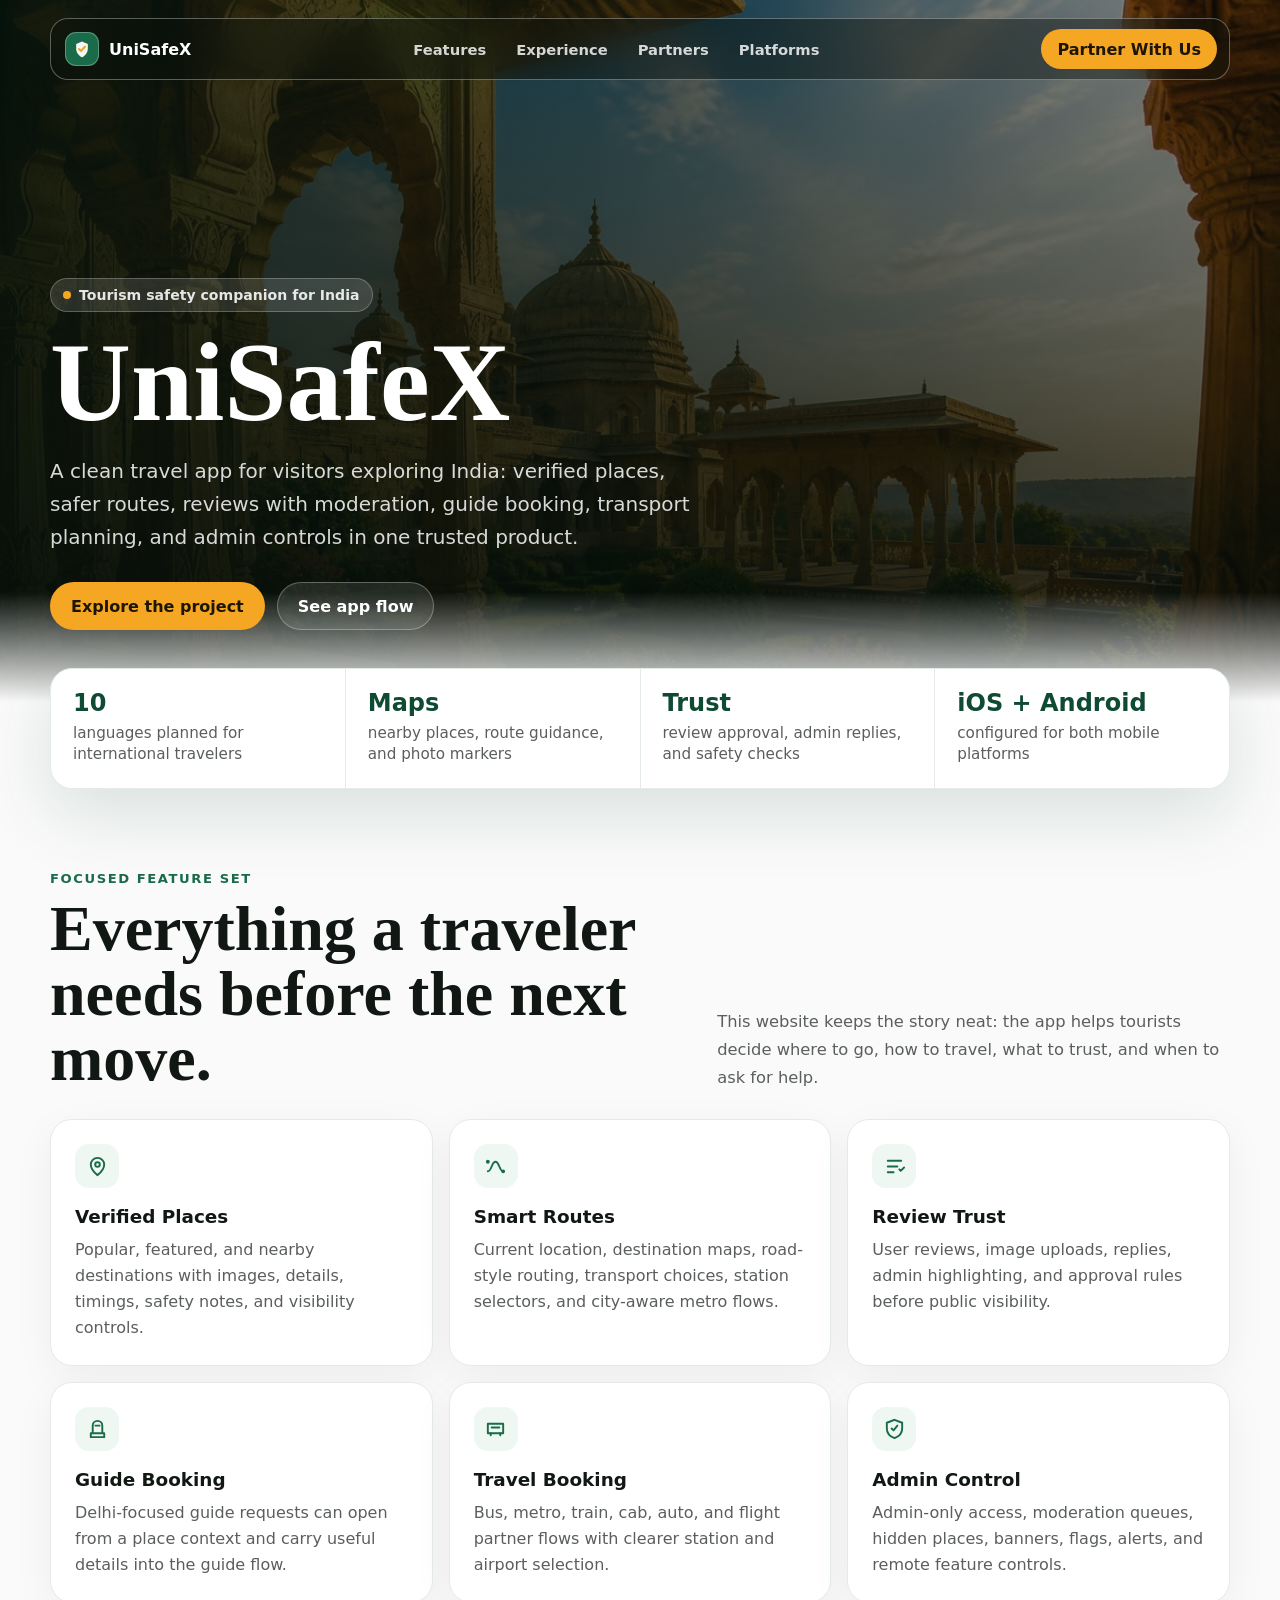
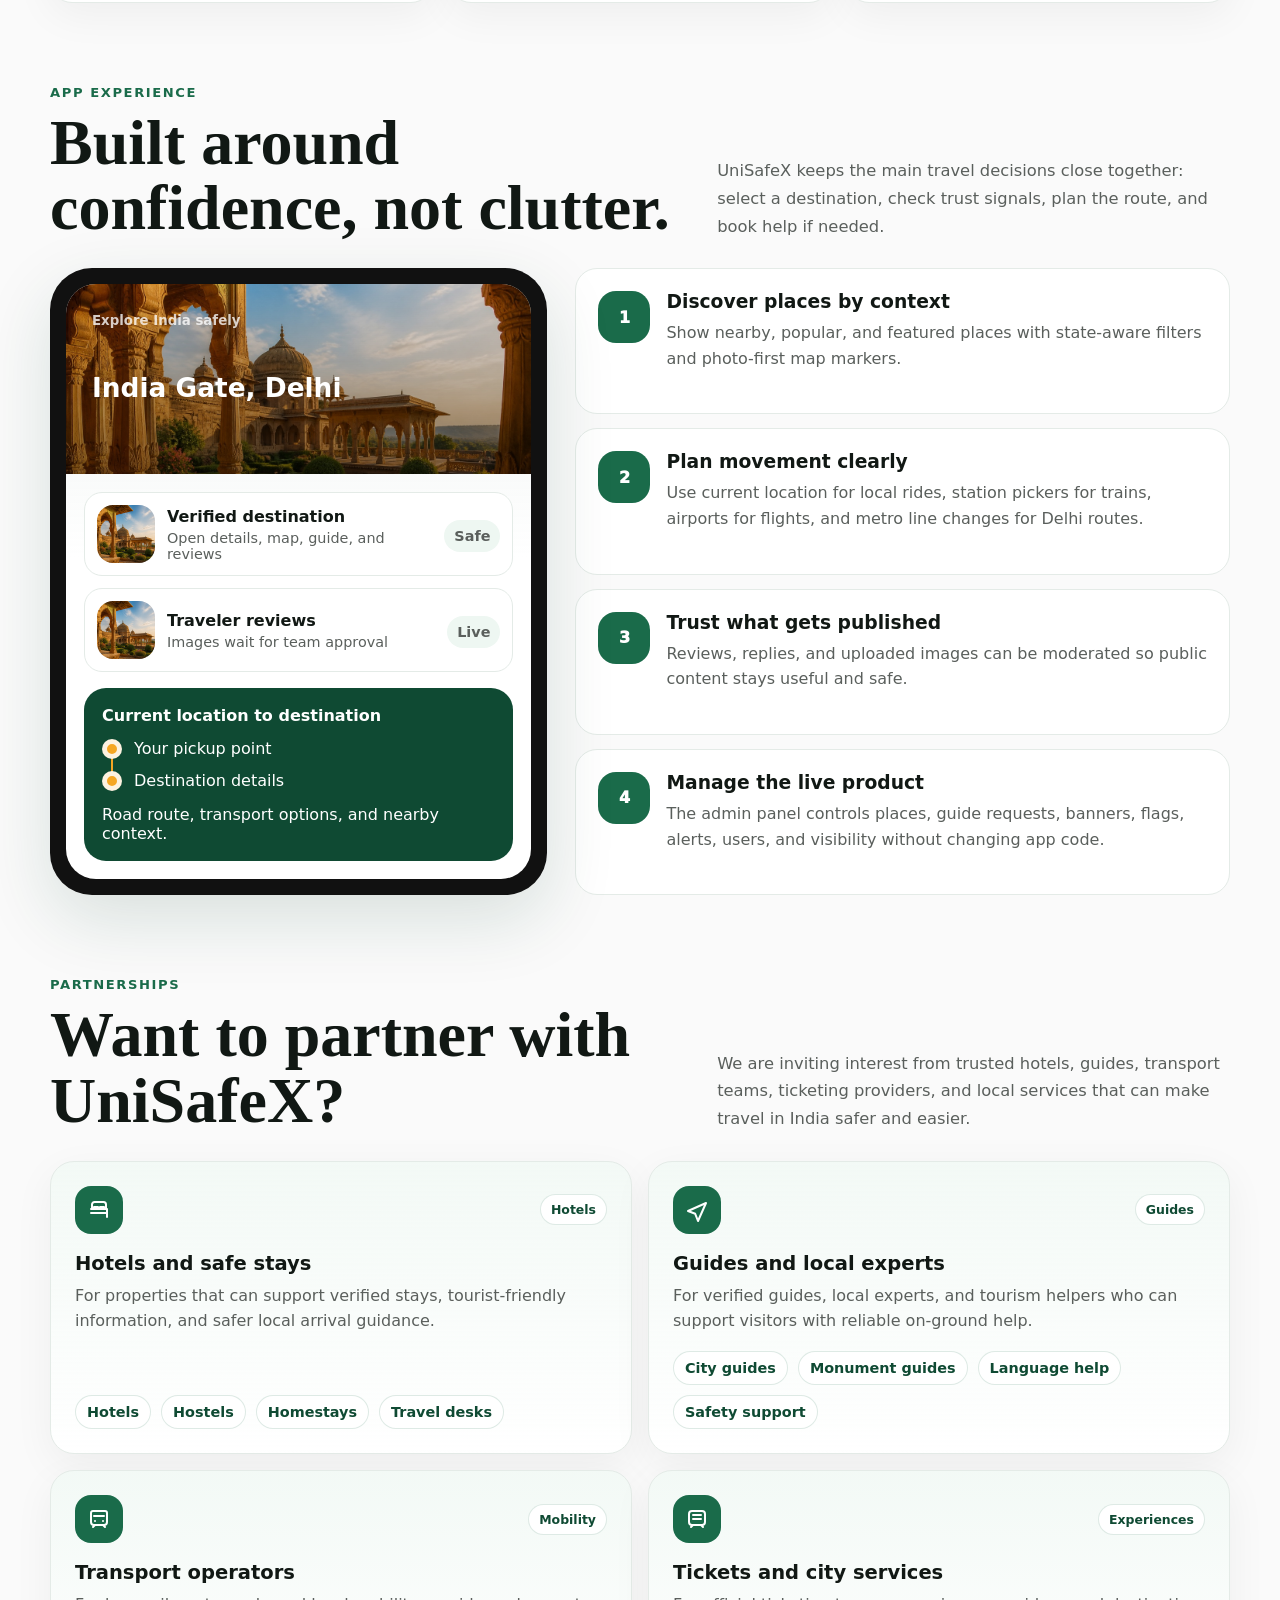
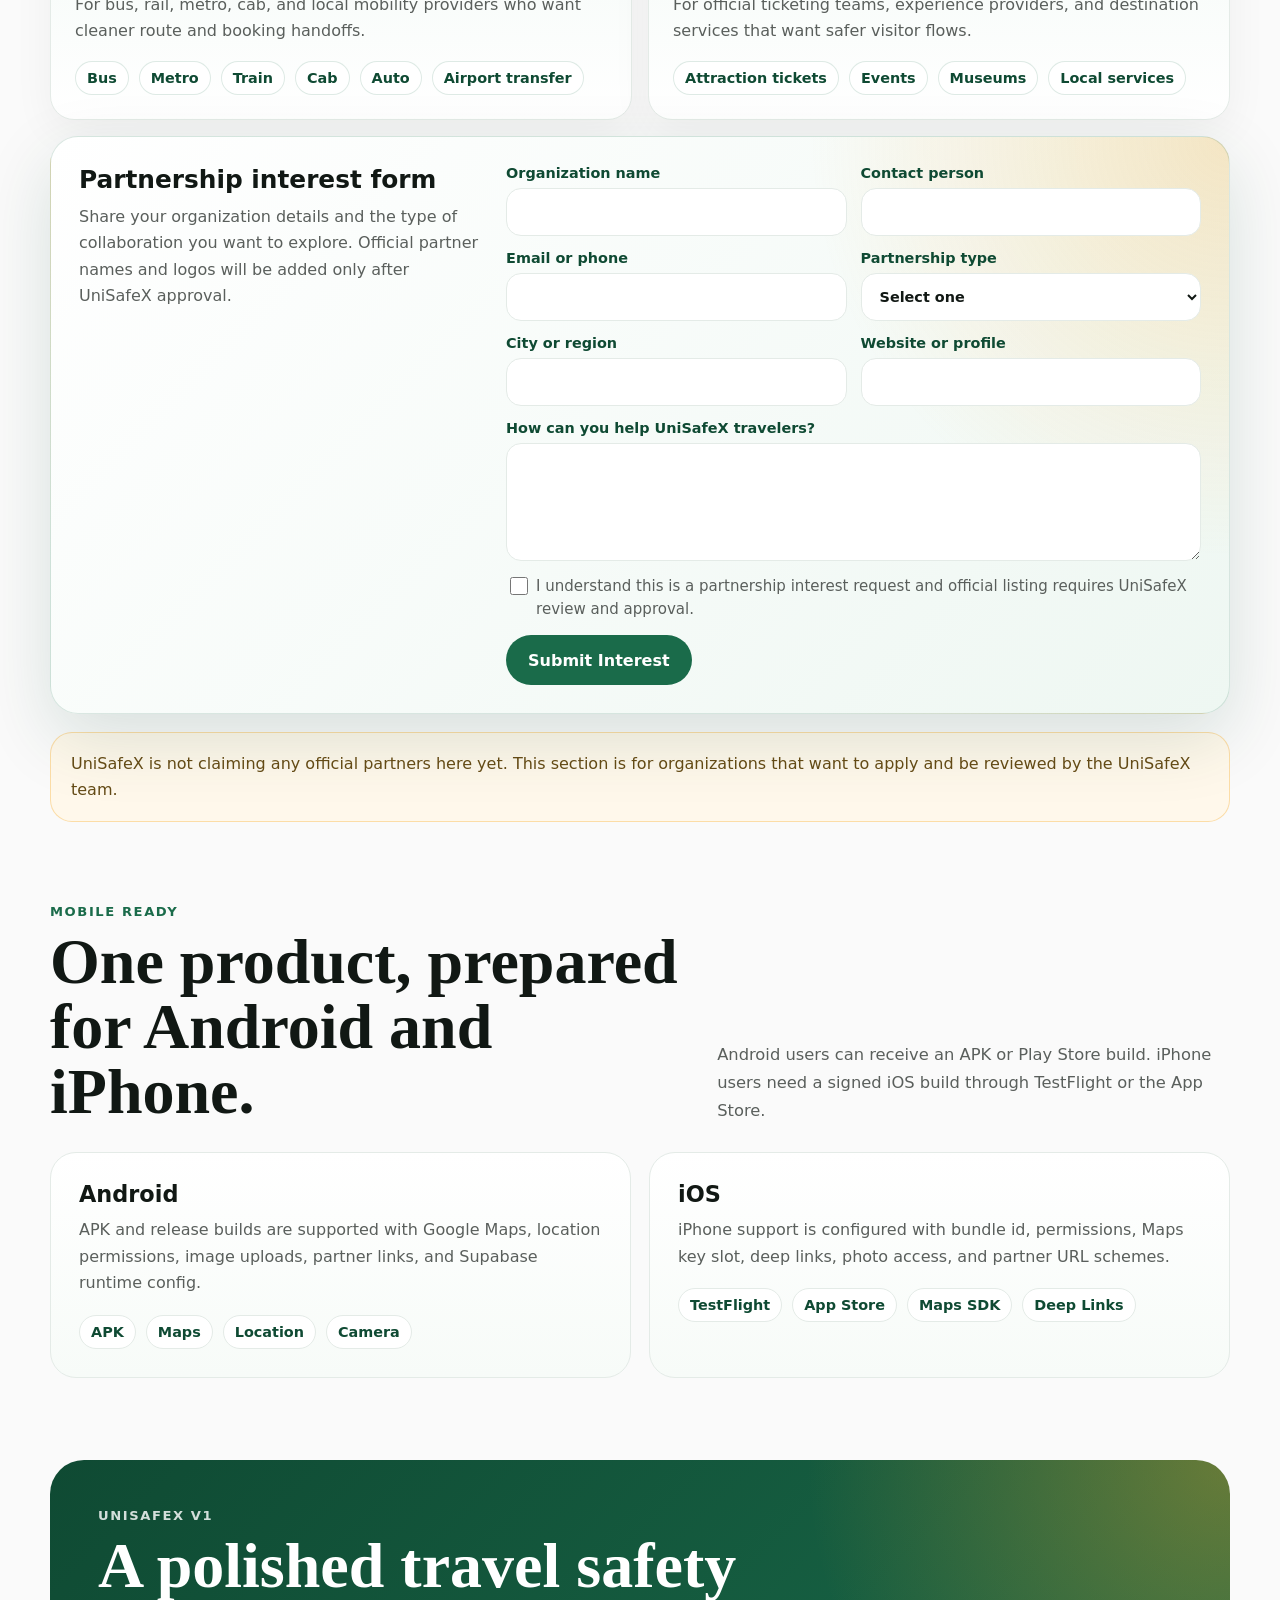
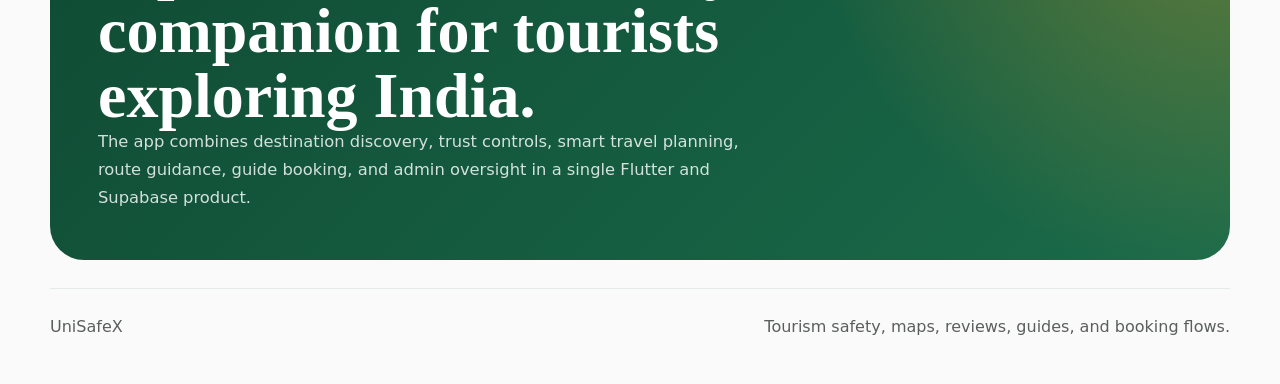
==== index.html @ c242ea43 "Add UniSafeX website" ====
<!doctype html>
<html lang="en">
  <head>
    <meta charset="utf-8" />
    <meta name="viewport" content="width=device-width, initial-scale=1" />
    <title>UniSafeX | Safer India Travel Companion</title>
    <meta
      name="description"
      content="UniSafeX is a tourism safety companion for visitors in India, with verified places, smart routes, reviews, guides, bookings, and admin-controlled trust features."
    />
    <link rel="icon" type="image/svg+xml" href="./favicon.svg" />
    <style>
      :root {
        --primary: #1a6b4a;
        --primary-dark: #0f4a33;
        --primary-light: #2d8a62;
        --accent: #f5a623;
        --accent-light: #ffc847;
        --ink: #111814;
        --muted: #5a5f5c;
        --line: #e4ebe7;
        --surface: #fafafa;
        --card: #ffffff;
        --soft: #eef7f2;
        --shadow: 0 24px 70px rgba(15, 74, 51, 0.14);
        color-scheme: light;
      }

      * {
        box-sizing: border-box;
      }

      html {
        scroll-behavior: smooth;
      }

      body {
        margin: 0;
        font-family:
          Inter, ui-sans-serif, system-ui, -apple-system, BlinkMacSystemFont,
          "Segoe UI", sans-serif;
        color: var(--ink);
        background: var(--surface);
      }

      a {
        color: inherit;
        text-decoration: none;
      }

      .page {
        overflow-x: hidden;
      }

      .nav {
        position: fixed;
        z-index: 10;
        inset: 18px 18px auto;
        display: flex;
        align-items: center;
        justify-content: space-between;
        gap: 16px;
        max-width: 1180px;
        margin: 0 auto;
        padding: 10px 12px 10px 14px;
        border: 1px solid rgba(255, 255, 255, 0.32);
        border-radius: 18px;
        background: rgba(10, 18, 14, 0.42);
        color: #fff;
        backdrop-filter: blur(18px);
        left: max(18px, calc((100vw - 1180px) / 2));
        right: max(18px, calc((100vw - 1180px) / 2));
      }

      .brand {
        display: inline-flex;
        align-items: center;
        gap: 10px;
        font-weight: 850;
        letter-spacing: 0;
      }

      .brand-mark {
        display: grid;
        place-items: center;
        width: 34px;
        height: 34px;
        border-radius: 11px;
        background: var(--primary);
        box-shadow: inset 0 0 0 1px rgba(255, 255, 255, 0.28);
      }

      .brand-mark svg {
        width: 20px;
        height: 20px;
      }

      .nav-links {
        display: flex;
        align-items: center;
        gap: 6px;
      }

      .nav-links a {
        padding: 10px 12px;
        border-radius: 12px;
        color: rgba(255, 255, 255, 0.82);
        font-size: 0.92rem;
        font-weight: 650;
      }

      .nav-links a:hover {
        background: rgba(255, 255, 255, 0.12);
        color: #fff;
      }

      .nav-cta {
        display: inline-flex;
        align-items: center;
        justify-content: center;
        min-height: 40px;
        padding: 0 16px;
        border-radius: 999px;
        background: var(--accent);
        color: #1d1604;
        font-weight: 850;
      }

      .hero {
        position: relative;
        min-height: 78vh;
        display: grid;
        align-items: end;
        isolation: isolate;
        background:
          linear-gradient(180deg, rgba(4, 12, 8, 0.22), rgba(4, 12, 8, 0.82)),
          linear-gradient(90deg, rgba(5, 24, 15, 0.84), rgba(5, 24, 15, 0.2)),
          url("./heritage.jpg") center/cover no-repeat;
      }

      .hero::after {
        content: "";
        position: absolute;
        inset: auto 0 0;
        height: 110px;
        background: linear-gradient(180deg, transparent, var(--surface));
        z-index: -1;
      }

      .hero-inner {
        width: min(1180px, calc(100% - 36px));
        margin: 0 auto;
        padding: 130px 0 72px;
        color: #fff;
      }

      .eyebrow {
        display: inline-flex;
        align-items: center;
        gap: 8px;
        margin: 0 0 18px;
        padding: 8px 12px;
        border: 1px solid rgba(255, 255, 255, 0.24);
        border-radius: 999px;
        background: rgba(255, 255, 255, 0.12);
        font-size: 0.88rem;
        font-weight: 750;
        color: rgba(255, 255, 255, 0.88);
      }

      .eyebrow::before {
        content: "";
        width: 8px;
        height: 8px;
        border-radius: 999px;
        background: var(--accent);
      }

      h1 {
        max-width: 780px;
        margin: 0;
        font-family: Georgia, "Times New Roman", serif;
        font-size: clamp(3rem, 9vw, 7rem);
        line-height: 0.94;
        letter-spacing: 0;
      }

      .hero-copy {
        max-width: 660px;
        margin: 20px 0 0;
        color: rgba(255, 255, 255, 0.84);
        font-size: clamp(1.05rem, 2vw, 1.25rem);
        line-height: 1.65;
      }

      .hero-actions {
        display: flex;
        flex-wrap: wrap;
        gap: 12px;
        margin-top: 28px;
      }

      .button {
        display: inline-flex;
        align-items: center;
        justify-content: center;
        min-height: 48px;
        padding: 0 20px;
        border-radius: 999px;
        font-weight: 850;
        border: 1px solid transparent;
      }

      .button.primary {
        background: var(--accent);
        color: #1d1604;
      }

      .button.secondary {
        color: #fff;
        border-color: rgba(255, 255, 255, 0.28);
        background: rgba(255, 255, 255, 0.1);
      }

      .quick-strip {
        width: min(1180px, calc(100% - 36px));
        margin: -34px auto 0;
        position: relative;
        z-index: 2;
        display: grid;
        grid-template-columns: repeat(4, 1fr);
        gap: 1px;
        overflow: hidden;
        border: 1px solid var(--line);
        border-radius: 22px;
        background: var(--line);
        box-shadow: var(--shadow);
      }

      .quick-strip div {
        background: #fff;
        padding: 22px;
      }

      .quick-strip strong {
        display: block;
        color: var(--primary-dark);
        font-size: 1.5rem;
        line-height: 1;
      }

      .quick-strip span {
        display: block;
        margin-top: 8px;
        color: var(--muted);
        font-size: 0.95rem;
        line-height: 1.4;
      }

      main {
        width: min(1180px, calc(100% - 36px));
        margin: 0 auto;
      }

      section {
        padding: 82px 0 0;
      }

      .section-head {
        display: grid;
        grid-template-columns: minmax(0, 0.8fr) minmax(280px, 0.65fr);
        gap: 36px;
        align-items: end;
        margin-bottom: 28px;
      }

      .kicker {
        margin: 0 0 10px;
        color: var(--primary);
        font-size: 0.82rem;
        font-weight: 900;
        letter-spacing: 0.12em;
        text-transform: uppercase;
      }

      h2 {
        margin: 0;
        font-family: Georgia, "Times New Roman", serif;
        font-size: clamp(2rem, 5vw, 4rem);
        line-height: 1.02;
        letter-spacing: 0;
      }

      .lead {
        margin: 0;
        color: var(--muted);
        font-size: 1.02rem;
        line-height: 1.7;
      }

      .feature-grid {
        display: grid;
        grid-template-columns: repeat(3, 1fr);
        gap: 16px;
      }

      .feature-card {
        min-height: 220px;
        padding: 24px;
        border: 1px solid var(--line);
        border-radius: 22px;
        background: var(--card);
        box-shadow: 0 12px 42px rgba(17, 24, 20, 0.05);
      }

      .feature-icon {
        display: grid;
        place-items: center;
        width: 44px;
        height: 44px;
        margin-bottom: 18px;
        border-radius: 14px;
        background: var(--soft);
        color: var(--primary);
      }

      .feature-icon svg {
        width: 23px;
        height: 23px;
      }

      .feature-card h3 {
        margin: 0 0 10px;
        font-size: 1.15rem;
      }

      .feature-card p {
        margin: 0;
        color: var(--muted);
        line-height: 1.62;
      }

      .showcase {
        display: grid;
        grid-template-columns: minmax(320px, 0.76fr) minmax(300px, 1fr);
        gap: 28px;
        align-items: stretch;
      }

      .phone {
        position: relative;
        min-height: 620px;
        padding: 16px;
        border-radius: 42px;
        background: #111;
        box-shadow: var(--shadow);
      }

      .phone-screen {
        height: 100%;
        overflow: hidden;
        border-radius: 30px;
        background:
          linear-gradient(180deg, rgba(15, 74, 51, 0.08), #fff 46%),
          #fff;
      }

      .phone-top {
        height: 190px;
        padding: 26px;
        background:
          linear-gradient(180deg, rgba(0, 0, 0, 0.06), rgba(0, 0, 0, 0.42)),
          url("./heritage.jpg") center/cover no-repeat;
        color: #fff;
      }

      .phone-top small {
        font-weight: 800;
        color: rgba(255, 255, 255, 0.78);
      }

      .phone-top h3 {
        max-width: 270px;
        margin: 44px 0 0;
        font-size: 1.65rem;
        line-height: 1.12;
      }

      .app-panel {
        padding: 18px;
      }

      .place-row {
        display: grid;
        grid-template-columns: 58px 1fr auto;
        gap: 12px;
        align-items: center;
        margin-bottom: 12px;
        padding: 12px;
        border: 1px solid var(--line);
        border-radius: 18px;
        background: #fff;
      }

      .place-thumb {
        width: 58px;
        height: 58px;
        border-radius: 16px;
        background: url("./heritage.jpg") center/cover no-repeat;
      }

      .place-row b,
      .place-row span {
        display: block;
      }

      .place-row span {
        margin-top: 4px;
        color: var(--muted);
        font-size: 0.9rem;
      }

      .pill {
        padding: 8px 10px;
        border-radius: 999px;
        background: var(--soft);
        color: var(--primary);
        font-size: 0.78rem;
        font-weight: 850;
      }

      .map-card {
        margin-top: 16px;
        padding: 18px;
        border-radius: 22px;
        background: var(--primary-dark);
        color: #fff;
      }

      .route-line {
        position: relative;
        display: grid;
        grid-template-columns: 20px 1fr;
        gap: 12px;
        margin: 14px 0;
      }

      .route-line::before {
        content: "";
        position: absolute;
        left: 9px;
        top: 16px;
        bottom: 16px;
        width: 2px;
        background: var(--accent);
      }

      .route-dot {
        width: 20px;
        height: 20px;
        border: 5px solid rgba(255, 255, 255, 0.86);
        border-radius: 999px;
        background: var(--accent);
        z-index: 1;
      }

      .workflow {
        display: grid;
        gap: 14px;
      }

      .workflow-item {
        display: grid;
        grid-template-columns: 52px 1fr;
        gap: 16px;
        padding: 22px;
        border: 1px solid var(--line);
        border-radius: 22px;
        background: #fff;
      }

      .step {
        display: grid;
        place-items: center;
        width: 52px;
        height: 52px;
        border-radius: 18px;
        background: var(--primary);
        color: #fff;
        font-weight: 950;
      }

      .workflow-item h3 {
        margin: 0 0 8px;
      }

      .workflow-item p {
        margin: 0;
        color: var(--muted);
        line-height: 1.6;
      }

      .partner-board {
        display: grid;
        grid-template-columns: repeat(2, minmax(0, 1fr));
        gap: 16px;
      }

      .partner-card {
        display: flex;
        flex-direction: column;
        min-height: 228px;
        padding: 24px;
        border: 1px solid var(--line);
        border-radius: 24px;
        background:
          linear-gradient(180deg, rgba(238, 247, 242, 0.72), rgba(255, 255, 255, 0.94)),
          #fff;
        box-shadow: 0 12px 42px rgba(17, 24, 20, 0.05);
      }

      .partner-top {
        display: flex;
        align-items: center;
        justify-content: space-between;
        gap: 14px;
        margin-bottom: 18px;
      }

      .partner-icon {
        display: grid;
        place-items: center;
        flex: 0 0 auto;
        width: 48px;
        height: 48px;
        border-radius: 16px;
        background: var(--primary);
        color: #fff;
      }

      .partner-icon svg {
        width: 24px;
        height: 24px;
      }

      .partner-tag {
        padding: 7px 10px;
        border: 1px solid rgba(26, 107, 74, 0.14);
        border-radius: 999px;
        background: #fff;
        color: var(--primary-dark);
        font-size: 0.78rem;
        font-weight: 850;
      }

      .partner-card h3 {
        margin: 0 0 8px;
        font-size: 1.22rem;
      }

      .partner-card p {
        margin: 0;
        color: var(--muted);
        line-height: 1.58;
      }

      .partner-list {
        display: flex;
        flex-wrap: wrap;
        gap: 10px;
        margin-top: auto;
        padding-top: 18px;
      }

      .partner-list span {
        padding: 8px 11px;
        border: 1px solid rgba(26, 107, 74, 0.14);
        border-radius: 999px;
        background: #fff;
        color: var(--primary-dark);
        font-size: 0.9rem;
        font-weight: 750;
      }

      .partner-note {
        margin: 18px 0 0;
        padding: 18px 20px;
        border: 1px solid rgba(245, 166, 35, 0.34);
        border-radius: 22px;
        background: #fff8eb;
        color: #634a15;
        line-height: 1.6;
      }

      .partner-form-card {
        grid-column: 1 / -1;
        display: grid;
        grid-template-columns: minmax(260px, 0.58fr) minmax(320px, 1fr);
        gap: 24px;
        padding: 28px;
        border: 1px solid rgba(26, 107, 74, 0.16);
        border-radius: 28px;
        background:
          radial-gradient(circle at top right, rgba(245, 166, 35, 0.24), transparent 32%),
          linear-gradient(135deg, #fff, #eef7f2);
        box-shadow: var(--shadow);
      }

      .partner-form-copy h3 {
        margin: 0 0 10px;
        font-size: 1.55rem;
      }

      .partner-form-copy p {
        margin: 0;
        color: var(--muted);
        line-height: 1.65;
      }

      .partner-form {
        display: grid;
        gap: 14px;
      }

      .form-grid {
        display: grid;
        grid-template-columns: repeat(2, minmax(0, 1fr));
        gap: 14px;
      }

      .field {
        display: grid;
        gap: 7px;
        color: var(--primary-dark);
        font-size: 0.9rem;
        font-weight: 800;
      }

      .field.full {
        grid-column: 1 / -1;
      }

      .field input,
      .field select,
      .field textarea {
        width: 100%;
        min-height: 48px;
        padding: 12px 14px;
        border: 1px solid var(--line);
        border-radius: 15px;
        background: #fff;
        color: var(--ink);
        font: inherit;
        font-weight: 600;
        outline: none;
      }

      .field textarea {
        min-height: 118px;
        resize: vertical;
      }

      .field input:focus,
      .field select:focus,
      .field textarea:focus {
        border-color: var(--primary);
        box-shadow: 0 0 0 4px rgba(26, 107, 74, 0.12);
      }

      .check-row {
        display: grid;
        grid-template-columns: 20px 1fr;
        gap: 10px;
        align-items: start;
        color: var(--muted);
        line-height: 1.55;
        font-size: 0.94rem;
      }

      .check-row input {
        width: 18px;
        height: 18px;
        margin-top: 2px;
        accent-color: var(--primary);
      }

      .partner-submit {
        display: inline-flex;
        align-items: center;
        justify-content: center;
        justify-self: start;
        min-height: 50px;
        padding: 0 22px;
        border: 0;
        border-radius: 999px;
        background: var(--primary);
        color: #fff;
        font: inherit;
        font-weight: 900;
        cursor: pointer;
      }

      .partner-submit:hover {
        background: var(--primary-dark);
      }

      .form-status {
        margin: 0;
        padding: 12px 14px;
        border-radius: 15px;
        background: #fff8eb;
        color: #634a15;
        line-height: 1.5;
        font-weight: 700;
      }

      .form-status[hidden] {
        display: none;
      }

      .platform {
        display: grid;
        grid-template-columns: 1fr 1fr;
        gap: 18px;
      }

      .platform-card {
        padding: 28px;
        border: 1px solid var(--line);
        border-radius: 26px;
        background: linear-gradient(180deg, #fff, #f7fbf8);
      }

      .platform-card strong {
        display: block;
        margin-bottom: 10px;
        font-size: 1.4rem;
      }

      .platform-card p {
        margin: 0;
        color: var(--muted);
        line-height: 1.65;
      }

      .stack {
        display: flex;
        flex-wrap: wrap;
        gap: 10px;
        margin-top: 18px;
      }

      .stack span {
        padding: 8px 11px;
        border: 1px solid var(--line);
        border-radius: 999px;
        background: #fff;
        color: var(--primary-dark);
        font-size: 0.9rem;
        font-weight: 750;
      }

      .cta {
        margin: 82px 0 28px;
        padding: 48px;
        border-radius: 34px;
        background:
          radial-gradient(circle at top right, rgba(245, 166, 35, 0.36), transparent 34%),
          linear-gradient(135deg, var(--primary-dark), var(--primary));
        color: #fff;
      }

      .cta h2 {
        max-width: 760px;
      }

      .cta p {
        max-width: 680px;
        color: rgba(255, 255, 255, 0.82);
      }

      footer {
        width: min(1180px, calc(100% - 36px));
        margin: 0 auto;
        padding: 28px 0 48px;
        color: var(--muted);
        display: flex;
        justify-content: space-between;
        gap: 18px;
        border-top: 1px solid var(--line);
      }

      @media (max-width: 860px) {
        .nav {
          position: absolute;
          inset: 12px 12px auto;
          left: 12px;
          right: 12px;
        }

        .nav-links {
          display: none;
        }

        .hero {
          min-height: 84vh;
        }

        .quick-strip,
        .feature-grid,
        .showcase,
        .partner-board,
        .platform,
        .section-head {
          grid-template-columns: 1fr;
        }

        .partner-form-card,
        .form-grid {
          grid-template-columns: 1fr;
        }

        .quick-strip {
          margin-top: -22px;
        }

        .phone {
          min-height: 560px;
          order: -1;
        }

        .cta {
          padding: 32px 22px;
          border-radius: 26px;
        }

        footer {
          flex-direction: column;
        }
      }

      @media (max-width: 520px) {
        .hero-inner {
          width: min(100% - 28px, 1180px);
          padding-bottom: 56px;
        }

        h1 {
          font-size: clamp(2.8rem, 18vw, 4.6rem);
        }

        .quick-strip div,
        .feature-card,
        .workflow-item,
        .partner-card,
        .platform-card {
          padding: 18px;
        }

        .workflow-item {
          grid-template-columns: 1fr;
        }
      }
    </style>
  </head>
  <body>
    <div class="page">
      <header class="nav" aria-label="Primary navigation">
        <a class="brand" href="#top" aria-label="UniSafeX home">
          <span class="brand-mark" aria-hidden="true">
            <svg viewBox="0 0 24 24" fill="none">
              <path d="M12 3l7 3v5c0 5-2.8 8.8-7 11-4.2-2.2-7-6-7-11V6l7-3z" fill="currentColor" opacity=".95"/>
              <path d="M8.4 12.1l2.3 2.3 4.9-5.2" stroke="#F5A623" stroke-width="2.5" stroke-linecap="round" stroke-linejoin="round"/>
            </svg>
          </span>
          UniSafeX
        </a>
        <nav class="nav-links" aria-label="Page sections">
          <a href="#features">Features</a>
          <a href="#experience">Experience</a>
          <a href="#partners">Partners</a>
          <a href="#platforms">Platforms</a>
        </nav>
        <a class="nav-cta" href="#partners">Partner With Us</a>
      </header>

      <section class="hero" id="top" aria-label="UniSafeX introduction">
        <div class="hero-inner">
          <p class="eyebrow">Tourism safety companion for India</p>
          <h1>UniSafeX</h1>
          <p class="hero-copy">
            A clean travel app for visitors exploring India: verified places,
            safer routes, reviews with moderation, guide booking, transport
            planning, and admin controls in one trusted product.
          </p>
          <div class="hero-actions">
            <a class="button primary" href="#features">Explore the project</a>
            <a class="button secondary" href="#experience">See app flow</a>
          </div>
        </div>
      </section>

      <div class="quick-strip" aria-label="Project highlights">
        <div>
          <strong>10</strong>
          <span>languages planned for international travelers</span>
        </div>
        <div>
          <strong>Maps</strong>
          <span>nearby places, route guidance, and photo markers</span>
        </div>
        <div>
          <strong>Trust</strong>
          <span>review approval, admin replies, and safety checks</span>
        </div>
        <div>
          <strong>iOS + Android</strong>
          <span>configured for both mobile platforms</span>
        </div>
      </div>

      <main>
        <section id="features">
          <div class="section-head">
            <div>
              <p class="kicker">Focused Feature Set</p>
              <h2>Everything a traveler needs before the next move.</h2>
            </div>
            <p class="lead">
              This website keeps the story neat: the app helps tourists decide
              where to go, how to travel, what to trust, and when to ask for help.
            </p>
          </div>

          <div class="feature-grid">
            <article class="feature-card">
              <div class="feature-icon" aria-hidden="true">
                <svg viewBox="0 0 24 24" fill="none">
                  <path d="M12 21s7-5.3 7-11A7 7 0 1 0 5 10c0 5.7 7 11 7 11z" stroke="currentColor" stroke-width="2"/>
                  <circle cx="12" cy="10" r="2.4" stroke="currentColor" stroke-width="2"/>
                </svg>
              </div>
              <h3>Verified Places</h3>
              <p>Popular, featured, and nearby destinations with images, details, timings, safety notes, and visibility controls.</p>
            </article>

            <article class="feature-card">
              <div class="feature-icon" aria-hidden="true">
                <svg viewBox="0 0 24 24" fill="none">
                  <path d="M4 17c4 0 4-10 8-10s4 10 8 10" stroke="currentColor" stroke-width="2" stroke-linecap="round"/>
                  <path d="M4 7h.01M20 17h.01" stroke="currentColor" stroke-width="4" stroke-linecap="round"/>
                </svg>
              </div>
              <h3>Smart Routes</h3>
              <p>Current location, destination maps, road-style routing, transport choices, station selectors, and city-aware metro flows.</p>
            </article>

            <article class="feature-card">
              <div class="feature-icon" aria-hidden="true">
                <svg viewBox="0 0 24 24" fill="none">
                  <path d="M5 6h14M5 12h10M5 18h6" stroke="currentColor" stroke-width="2" stroke-linecap="round"/>
                  <path d="M17 15l1.5 1.5L22 13" stroke="currentColor" stroke-width="2" stroke-linecap="round" stroke-linejoin="round"/>
                </svg>
              </div>
              <h3>Review Trust</h3>
              <p>User reviews, image uploads, replies, admin highlighting, and approval rules before public visibility.</p>
            </article>

            <article class="feature-card">
              <div class="feature-icon" aria-hidden="true">
                <svg viewBox="0 0 24 24" fill="none">
                  <path d="M7 17V9a5 5 0 0 1 10 0v8" stroke="currentColor" stroke-width="2"/>
                  <path d="M5 17h14v4H5zM9 9h6" stroke="currentColor" stroke-width="2" stroke-linejoin="round"/>
                </svg>
              </div>
              <h3>Guide Booking</h3>
              <p>Delhi-focused guide requests can open from a place context and carry useful details into the guide flow.</p>
            </article>

            <article class="feature-card">
              <div class="feature-icon" aria-hidden="true">
                <svg viewBox="0 0 24 24" fill="none">
                  <path d="M4 7h16v10H4z" stroke="currentColor" stroke-width="2" stroke-linejoin="round"/>
                  <path d="M7 17v2m10-2v2M8 11h8" stroke="currentColor" stroke-width="2" stroke-linecap="round"/>
                </svg>
              </div>
              <h3>Travel Booking</h3>
              <p>Bus, metro, train, cab, auto, and flight partner flows with clearer station and airport selection.</p>
            </article>

            <article class="feature-card">
              <div class="feature-icon" aria-hidden="true">
                <svg viewBox="0 0 24 24" fill="none">
                  <path d="M12 3l8 3v6c0 5-3.4 8.4-8 10-4.6-1.6-8-5-8-10V6l8-3z" stroke="currentColor" stroke-width="2"/>
                  <path d="M9 12l2 2 4-5" stroke="currentColor" stroke-width="2" stroke-linecap="round" stroke-linejoin="round"/>
                </svg>
              </div>
              <h3>Admin Control</h3>
              <p>Admin-only access, moderation queues, hidden places, banners, flags, alerts, and remote feature controls.</p>
            </article>
          </div>
        </section>

        <section id="experience">
          <div class="section-head">
            <div>
              <p class="kicker">App Experience</p>
              <h2>Built around confidence, not clutter.</h2>
            </div>
            <p class="lead">
              UniSafeX keeps the main travel decisions close together: select a
              destination, check trust signals, plan the route, and book help if needed.
            </p>
          </div>

          <div class="showcase">
            <div class="phone" aria-label="UniSafeX mobile screen preview">
              <div class="phone-screen">
                <div class="phone-top">
                  <small>Explore India safely</small>
                  <h3>India Gate, Delhi</h3>
                </div>
                <div class="app-panel">
                  <div class="place-row">
                    <div class="place-thumb" aria-hidden="true"></div>
                    <div>
                      <b>Verified destination</b>
                      <span>Open details, map, guide, and reviews</span>
                    </div>
                    <span class="pill">Safe</span>
                  </div>
                  <div class="place-row">
                    <div class="place-thumb" aria-hidden="true"></div>
                    <div>
                      <b>Traveler reviews</b>
                      <span>Images wait for team approval</span>
                    </div>
                    <span class="pill">Live</span>
                  </div>
                  <div class="map-card">
                    <b>Current location to destination</b>
                    <div class="route-line">
                      <span class="route-dot" aria-hidden="true"></span>
                      <span>Your pickup point</span>
                      <span class="route-dot" aria-hidden="true"></span>
                      <span>Destination details</span>
                    </div>
                    <span>Road route, transport options, and nearby context.</span>
                  </div>
                </div>
              </div>
            </div>

            <div class="workflow">
              <article class="workflow-item">
                <div class="step">1</div>
                <div>
                  <h3>Discover places by context</h3>
                  <p>Show nearby, popular, and featured places with state-aware filters and photo-first map markers.</p>
                </div>
              </article>
              <article class="workflow-item">
                <div class="step">2</div>
                <div>
                  <h3>Plan movement clearly</h3>
                  <p>Use current location for local rides, station pickers for trains, airports for flights, and metro line changes for Delhi routes.</p>
                </div>
              </article>
              <article class="workflow-item">
                <div class="step">3</div>
                <div>
                  <h3>Trust what gets published</h3>
                  <p>Reviews, replies, and uploaded images can be moderated so public content stays useful and safe.</p>
                </div>
              </article>
              <article class="workflow-item">
                <div class="step">4</div>
                <div>
                  <h3>Manage the live product</h3>
                  <p>The admin panel controls places, guide requests, banners, flags, alerts, users, and visibility without changing app code.</p>
                </div>
              </article>
            </div>
          </div>
        </section>

        <section id="partners">
          <div class="section-head">
            <div>
              <p class="kicker">Partnerships</p>
              <h2>Want to partner with UniSafeX?</h2>
            </div>
            <p class="lead">
              We are inviting interest from trusted hotels, guides, transport
              teams, ticketing providers, and local services that can make
              travel in India safer and easier.
            </p>
          </div>

          <div class="partner-board">
            <article class="partner-card">
              <div class="partner-top">
                <div class="partner-icon" aria-hidden="true">
                  <svg viewBox="0 0 24 24" fill="none">
                    <path d="M5 11V6.5A2.5 2.5 0 0 1 7.5 4h9A2.5 2.5 0 0 1 19 6.5V11" stroke="currentColor" stroke-width="2"/>
                    <path d="M4 11h16v8M4 15h16M7 11V9h4v2M13 11V9h4v2" stroke="currentColor" stroke-width="2" stroke-linecap="round" stroke-linejoin="round"/>
                  </svg>
                </div>
                <span class="partner-tag">Hotels</span>
              </div>
              <h3>Hotels and safe stays</h3>
              <p>For properties that can support verified stays, tourist-friendly information, and safer local arrival guidance.</p>
              <div class="partner-list" aria-label="Hotel partnership areas">
                <span>Hotels</span><span>Hostels</span><span>Homestays</span><span>Travel desks</span>
              </div>
            </article>

            <article class="partner-card">
              <div class="partner-top">
                <div class="partner-icon" aria-hidden="true">
                  <svg viewBox="0 0 24 24" fill="none">
                    <path d="M3 13l18-8-8 18-2.8-7.2L3 13z" stroke="currentColor" stroke-width="2" stroke-linejoin="round"/>
                  </svg>
                </div>
                <span class="partner-tag">Guides</span>
              </div>
              <h3>Guides and local experts</h3>
              <p>For verified guides, local experts, and tourism helpers who can support visitors with reliable on-ground help.</p>
              <div class="partner-list" aria-label="Guide partnership areas">
                <span>City guides</span><span>Monument guides</span><span>Language help</span><span>Safety support</span>
              </div>
            </article>

            <article class="partner-card">
              <div class="partner-top">
                <div class="partner-icon" aria-hidden="true">
                  <svg viewBox="0 0 24 24" fill="none">
                    <path d="M6 4h12a2 2 0 0 1 2 2v9a3 3 0 0 1-3 3H7a3 3 0 0 1-3-3V6a2 2 0 0 1 2-2z" stroke="currentColor" stroke-width="2"/>
                    <path d="M7 9h10M8 18l-2 2M16 18l2 2M8 14h.01M16 14h.01" stroke="currentColor" stroke-width="2" stroke-linecap="round"/>
                  </svg>
                </div>
                <span class="partner-tag">Mobility</span>
              </div>
              <h3>Transport operators</h3>
              <p>For bus, rail, metro, cab, and local mobility providers who want cleaner route and booking handoffs.</p>
              <div class="partner-list" aria-label="Transport partnership areas">
                <span>Bus</span><span>Metro</span><span>Train</span><span>Cab</span><span>Auto</span><span>Airport transfer</span>
              </div>
            </article>

            <article class="partner-card">
              <div class="partner-top">
                <div class="partner-icon" aria-hidden="true">
                  <svg viewBox="0 0 24 24" fill="none">
                    <path d="M7 4h10a3 3 0 0 1 3 3v8a3 3 0 0 1-3 3H7a3 3 0 0 1-3-3V7a3 3 0 0 1 3-3z" stroke="currentColor" stroke-width="2"/>
                    <path d="M8 8h8M8 12h8M8 18l-2 2M16 18l2 2" stroke="currentColor" stroke-width="2" stroke-linecap="round"/>
                  </svg>
                </div>
                <span class="partner-tag">Experiences</span>
              </div>
              <h3>Tickets and city services</h3>
              <p>For official ticketing teams, experience providers, and destination services that want safer visitor flows.</p>
              <div class="partner-list" aria-label="Ticket and city service partnership areas">
                <span>Attraction tickets</span><span>Events</span><span>Museums</span><span>Local services</span>
              </div>
            </article>

            <article class="partner-form-card" aria-label="Partnership interest form">
              <div class="partner-form-copy">
                <h3>Partnership interest form</h3>
                <p>
                  Share your organization details and the type of collaboration
                  you want to explore. Official partner names and logos will be
                  added only after UniSafeX approval.
                </p>
              </div>
              <form class="partner-form" data-partner-form>
                <div class="form-grid">
                  <label class="field">
                    Organization name
                    <input name="organization" autocomplete="organization" required />
                  </label>
                  <label class="field">
                    Contact person
                    <input name="contact" autocomplete="name" required />
                  </label>
                  <label class="field">
                    Email or phone
                    <input name="contactDetail" autocomplete="email" required />
                  </label>
                  <label class="field">
                    Partnership type
                    <select name="category" required>
                      <option value="">Select one</option>
                      <option>Hotel or stay</option>
                      <option>Guide or local expert</option>
                      <option>Transport provider</option>
                      <option>Ticketing or experience</option>
                      <option>Safety or support service</option>
                      <option>Technology or API collaboration</option>
                    </select>
                  </label>
                  <label class="field">
                    City or region
                    <input name="region" autocomplete="address-level2" required />
                  </label>
                  <label class="field">
                    Website or profile
                    <input name="website" autocomplete="url" />
                  </label>
                  <label class="field full">
                    How can you help UniSafeX travelers?
                    <textarea name="message" required></textarea>
                  </label>
                </div>
                <label class="check-row">
                  <input type="checkbox" required />
                  <span>I understand this is a partnership interest request and official listing requires UniSafeX review and approval.</span>
                </label>
                <button class="partner-submit" type="submit">Submit Interest</button>
                <p class="form-status" data-form-status hidden></p>
              </form>
            </article>
          </div>

          <p class="partner-note">
            UniSafeX is not claiming any official partners here yet. This
            section is for organizations that want to apply and be reviewed by
            the UniSafeX team.
          </p>
        </section>

        <section id="platforms">
          <div class="section-head">
            <div>
              <p class="kicker">Mobile Ready</p>
              <h2>One product, prepared for Android and iPhone.</h2>
            </div>
            <p class="lead">
              Android users can receive an APK or Play Store build. iPhone users
              need a signed iOS build through TestFlight or the App Store.
            </p>
          </div>

          <div class="platform">
            <article class="platform-card">
              <strong>Android</strong>
              <p>APK and release builds are supported with Google Maps, location permissions, image uploads, partner links, and Supabase runtime config.</p>
              <div class="stack" aria-label="Android support">
                <span>APK</span><span>Maps</span><span>Location</span><span>Camera</span>
              </div>
            </article>
            <article class="platform-card">
              <strong>iOS</strong>
              <p>iPhone support is configured with bundle id, permissions, Maps key slot, deep links, photo access, and partner URL schemes.</p>
              <div class="stack" aria-label="iOS support">
                <span>TestFlight</span><span>App Store</span><span>Maps SDK</span><span>Deep Links</span>
              </div>
            </article>
          </div>
        </section>

        <section class="cta" aria-label="Project summary">
          <p class="kicker">UniSafeX V1</p>
          <h2>A polished travel safety companion for tourists exploring India.</h2>
          <p class="lead">
            The app combines destination discovery, trust controls, smart travel
            planning, route guidance, guide booking, and admin oversight in a
            single Flutter and Supabase product.
          </p>
        </section>
      </main>

      <footer>
        <span>UniSafeX</span>
        <span>Tourism safety, maps, reviews, guides, and booking flows.</span>
      </footer>
    </div>
    <script>
      const partnerForm = document.querySelector("[data-partner-form]");
      const partnerStatus = document.querySelector("[data-form-status]");

      if (partnerForm && partnerStatus) {
        partnerForm.addEventListener("submit", (event) => {
          event.preventDefault();
          const formData = new FormData(partnerForm);
          const organization = String(formData.get("organization") || "your organization").trim();
          partnerStatus.textContent = `Thank you, ${organization}. Your partnership interest is ready for UniSafeX review.`;
          partnerStatus.hidden = false;
          partnerForm.reset();
        });
      }
    </script>
  </body>
</html>
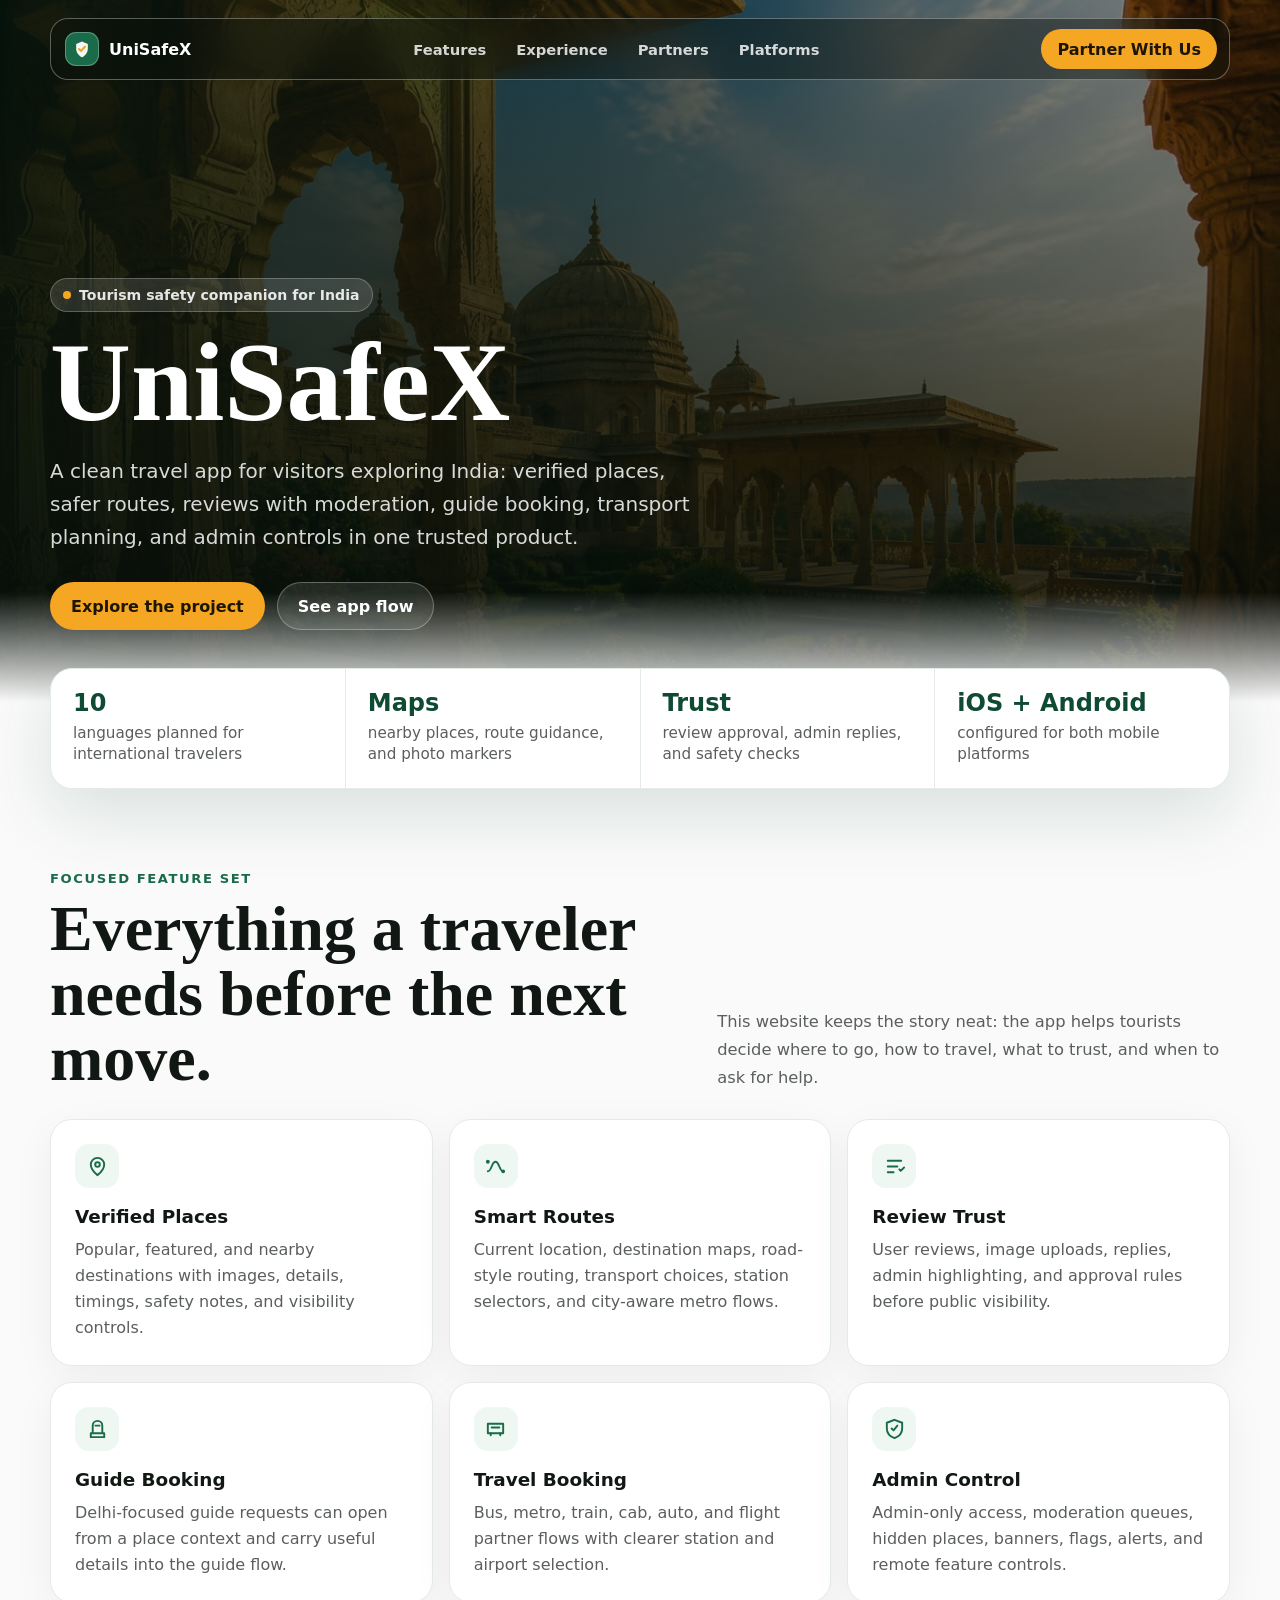
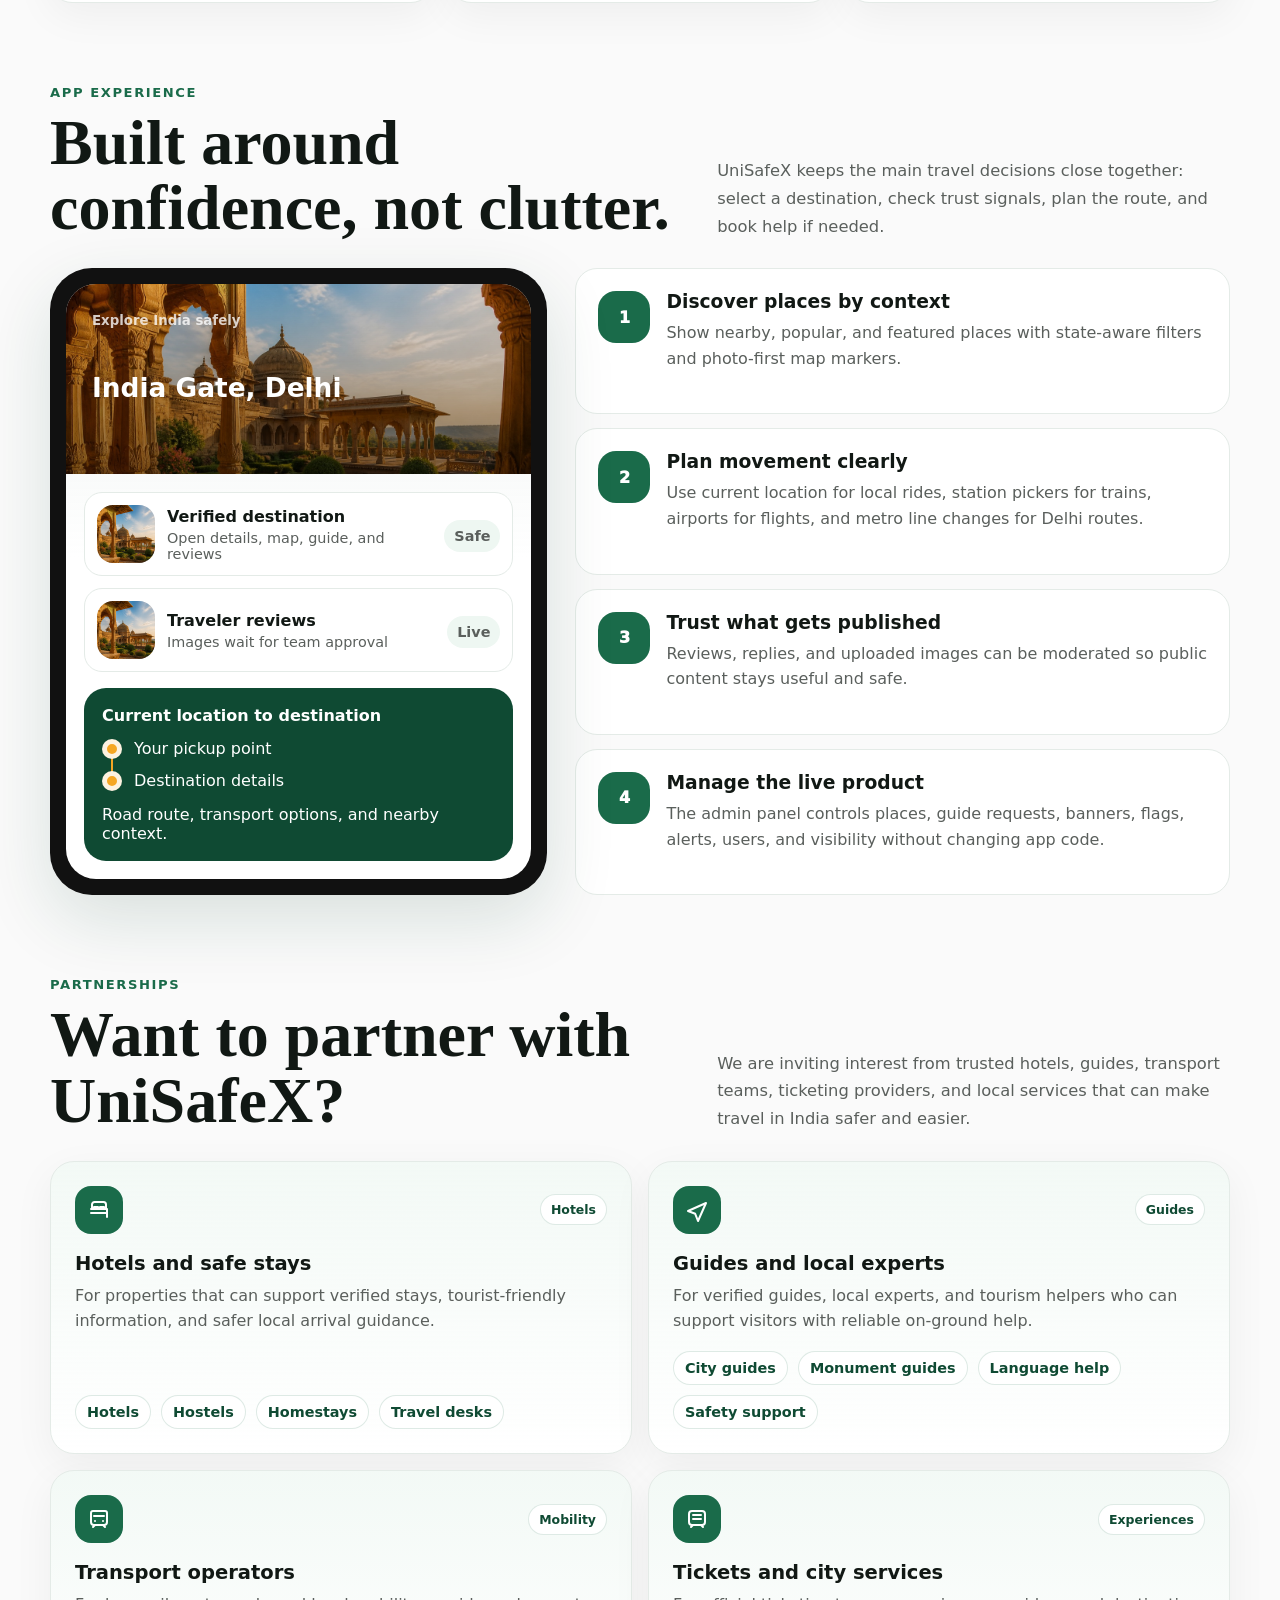
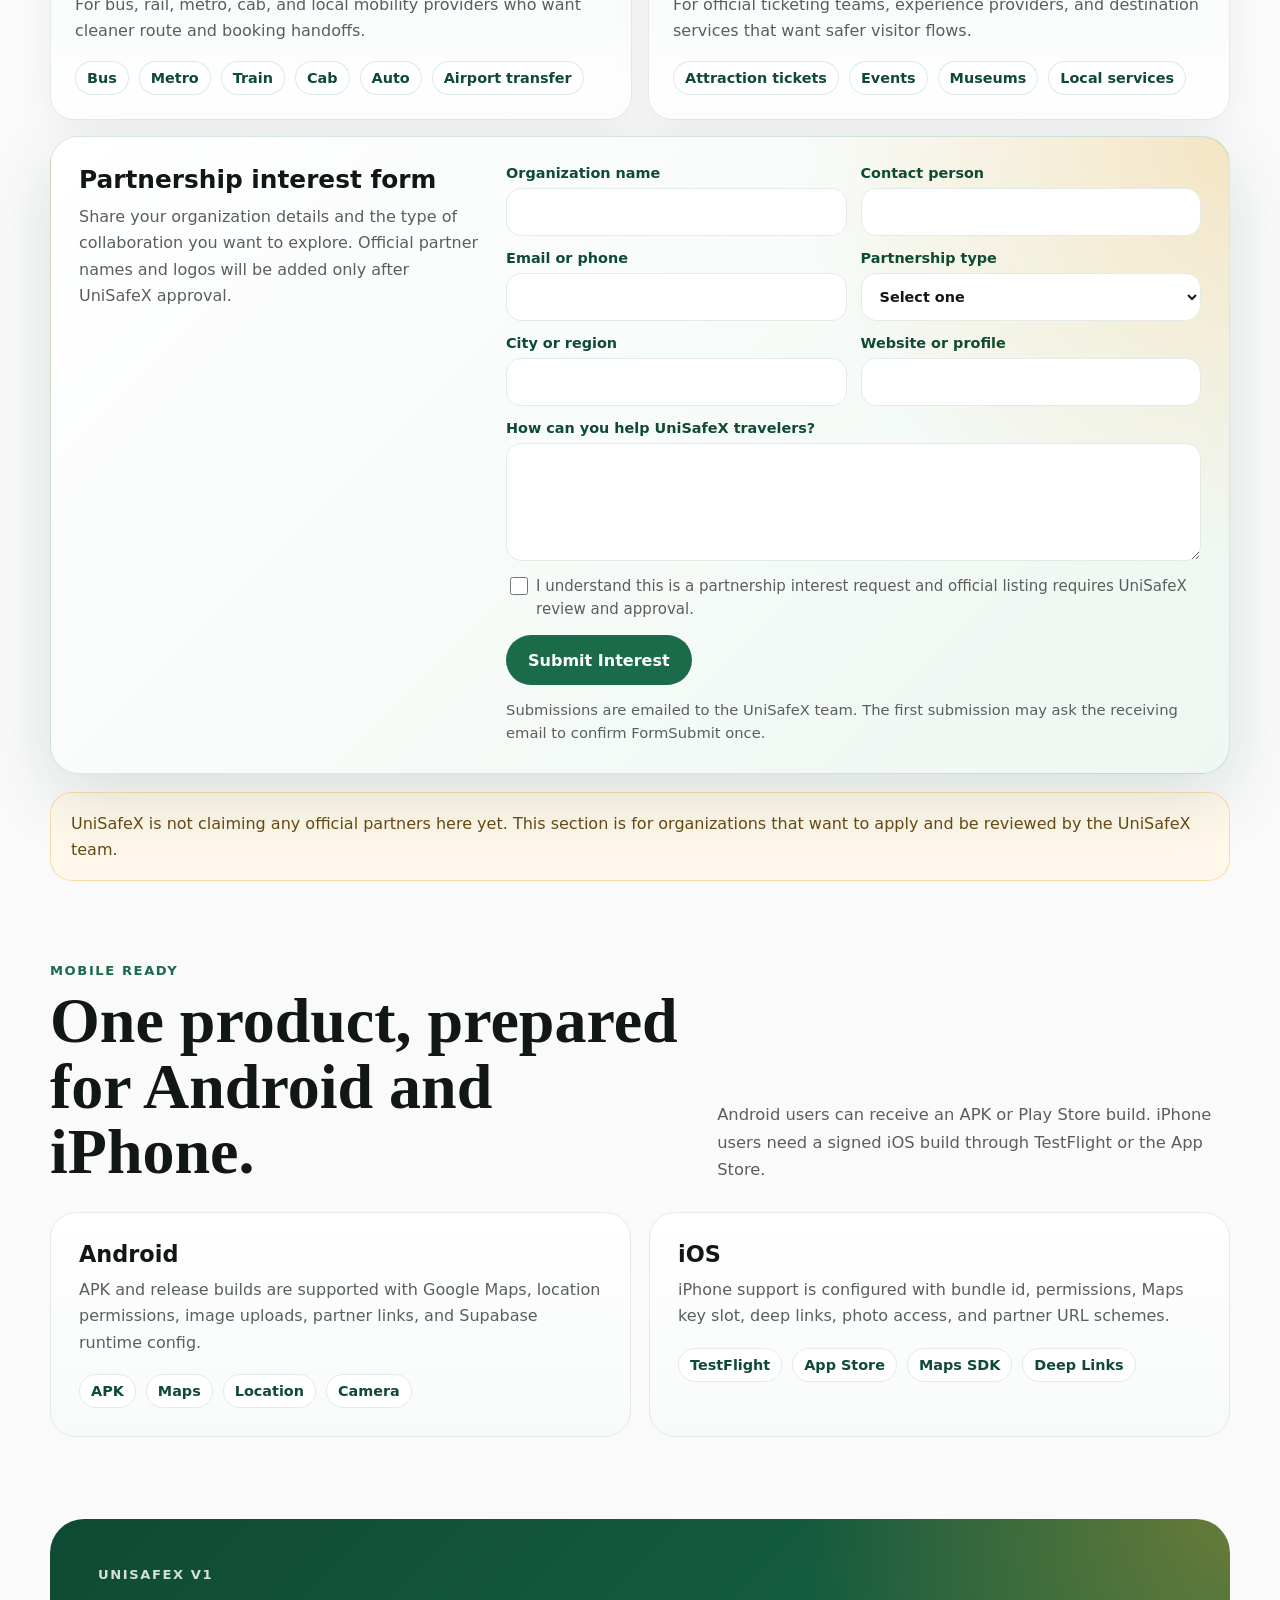
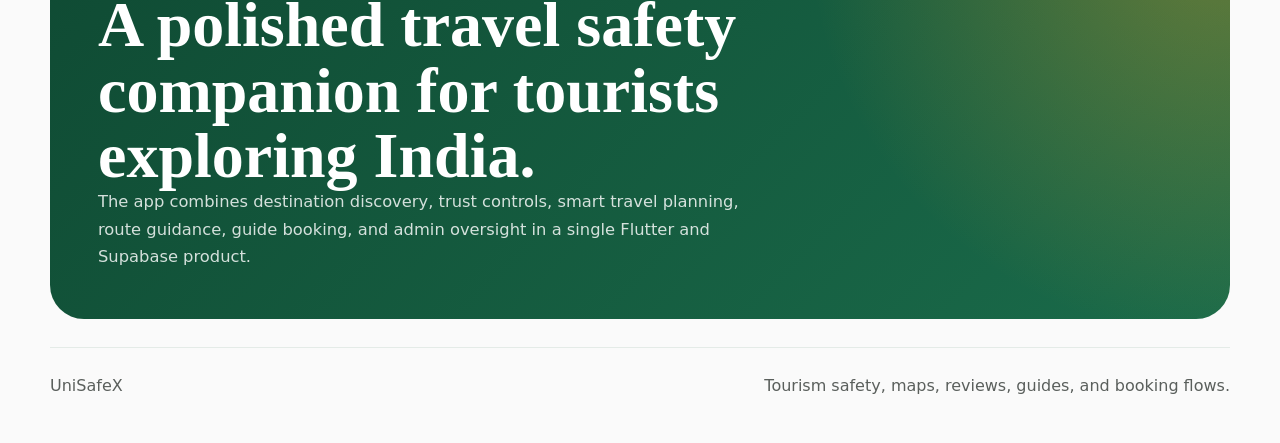
==== commit 3aabcb59: "Send partnership form submissions to email" ====
--- a/index.html
+++ b/index.html
@@ -716,6 +716,13 @@
 
       .form-status[hidden] {
         display: none;
+      }
+
+      .email-note {
+        margin: 0;
+        color: var(--muted);
+        font-size: 0.92rem;
+        line-height: 1.55;
       }
 
       .platform {
@@ -1174,7 +1181,11 @@
                   added only after UniSafeX approval.
                 </p>
               </div>
-              <form class="partner-form" data-partner-form>
+              <form class="partner-form" action="https://formsubmit.co/abhishek.work962511@gmail.com" method="POST">
+                <input type="hidden" name="_subject" value="New UniSafeX partnership request" />
+                <input type="hidden" name="_template" value="table" />
+                <input type="hidden" name="_next" value="https://abhi-techie22.github.io/#partners" />
+                <input type="text" name="_honey" tabindex="-1" autocomplete="off" hidden />
                 <div class="form-grid">
                   <label class="field">
                     Organization name
@@ -1186,7 +1197,7 @@
                   </label>
                   <label class="field">
                     Email or phone
-                    <input name="contactDetail" autocomplete="email" required />
+                    <input name="email" autocomplete="email" required />
                   </label>
                   <label class="field">
                     Partnership type
@@ -1218,7 +1229,7 @@
                   <span>I understand this is a partnership interest request and official listing requires UniSafeX review and approval.</span>
                 </label>
                 <button class="partner-submit" type="submit">Submit Interest</button>
-                <p class="form-status" data-form-status hidden></p>
+                <p class="email-note">Submissions are emailed to the UniSafeX team. The first submission may ask the receiving email to confirm FormSubmit once.</p>
               </form>
             </article>
           </div>
@@ -1276,20 +1287,5 @@
         <span>Tourism safety, maps, reviews, guides, and booking flows.</span>
       </footer>
     </div>
-    <script>
-      const partnerForm = document.querySelector("[data-partner-form]");
-      const partnerStatus = document.querySelector("[data-form-status]");
-
-      if (partnerForm && partnerStatus) {
-        partnerForm.addEventListener("submit", (event) => {
-          event.preventDefault();
-          const formData = new FormData(partnerForm);
-          const organization = String(formData.get("organization") || "your organization").trim();
-          partnerStatus.textContent = `Thank you, ${organization}. Your partnership interest is ready for UniSafeX review.`;
-          partnerStatus.hidden = false;
-          partnerForm.reset();
-        });
-      }
-    </script>
   </body>
 </html>
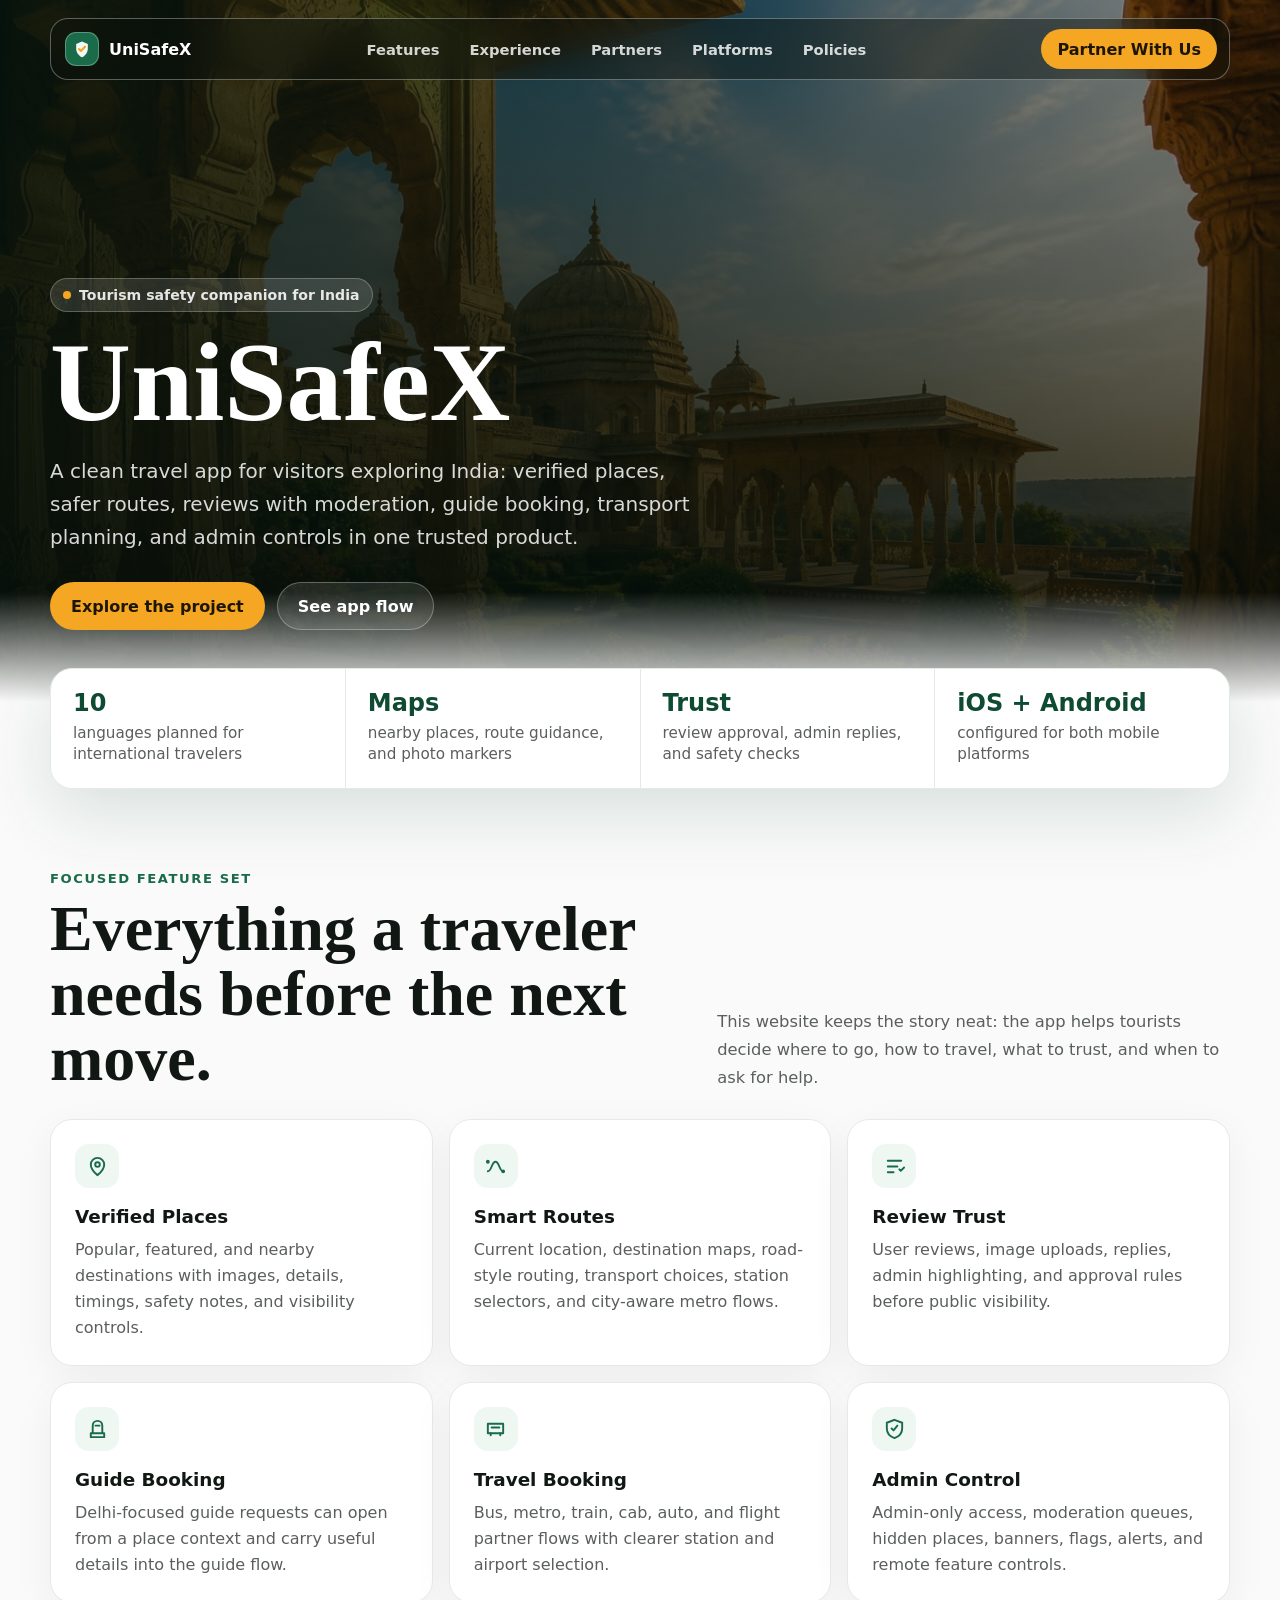
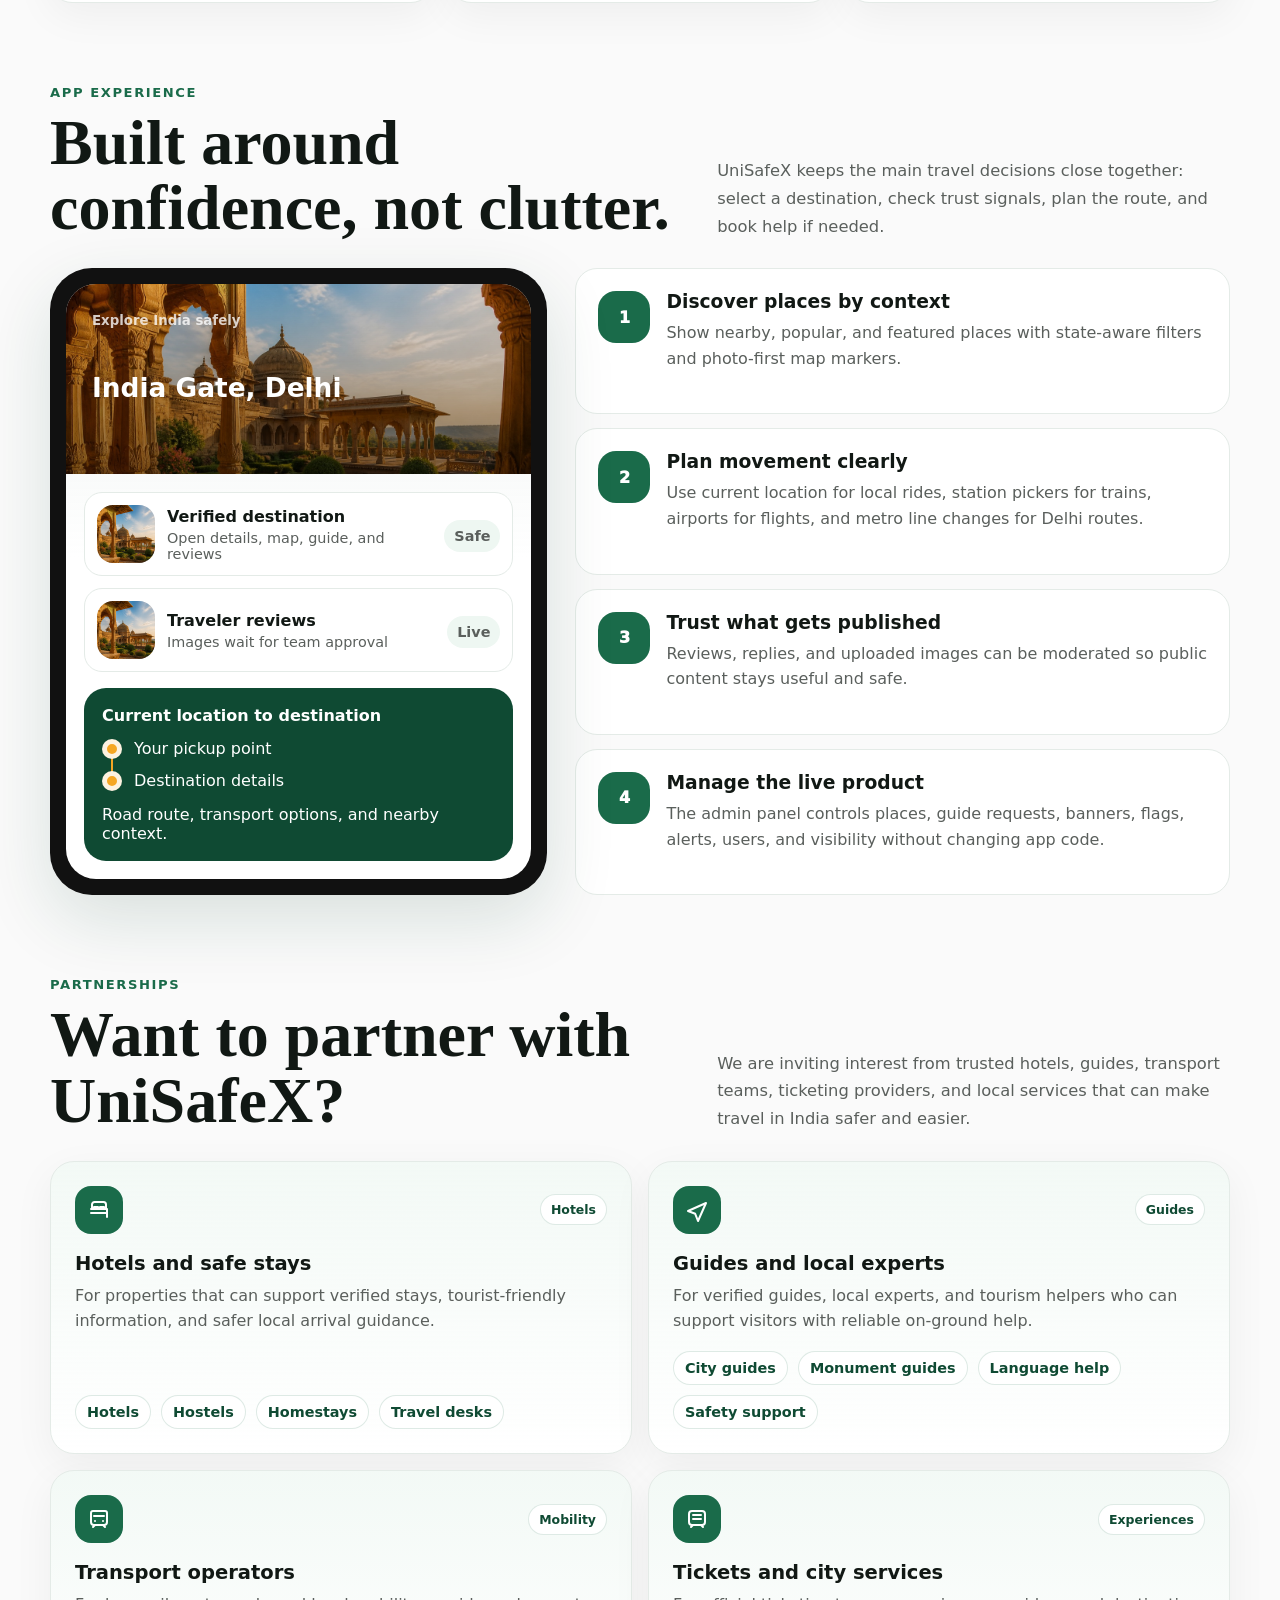
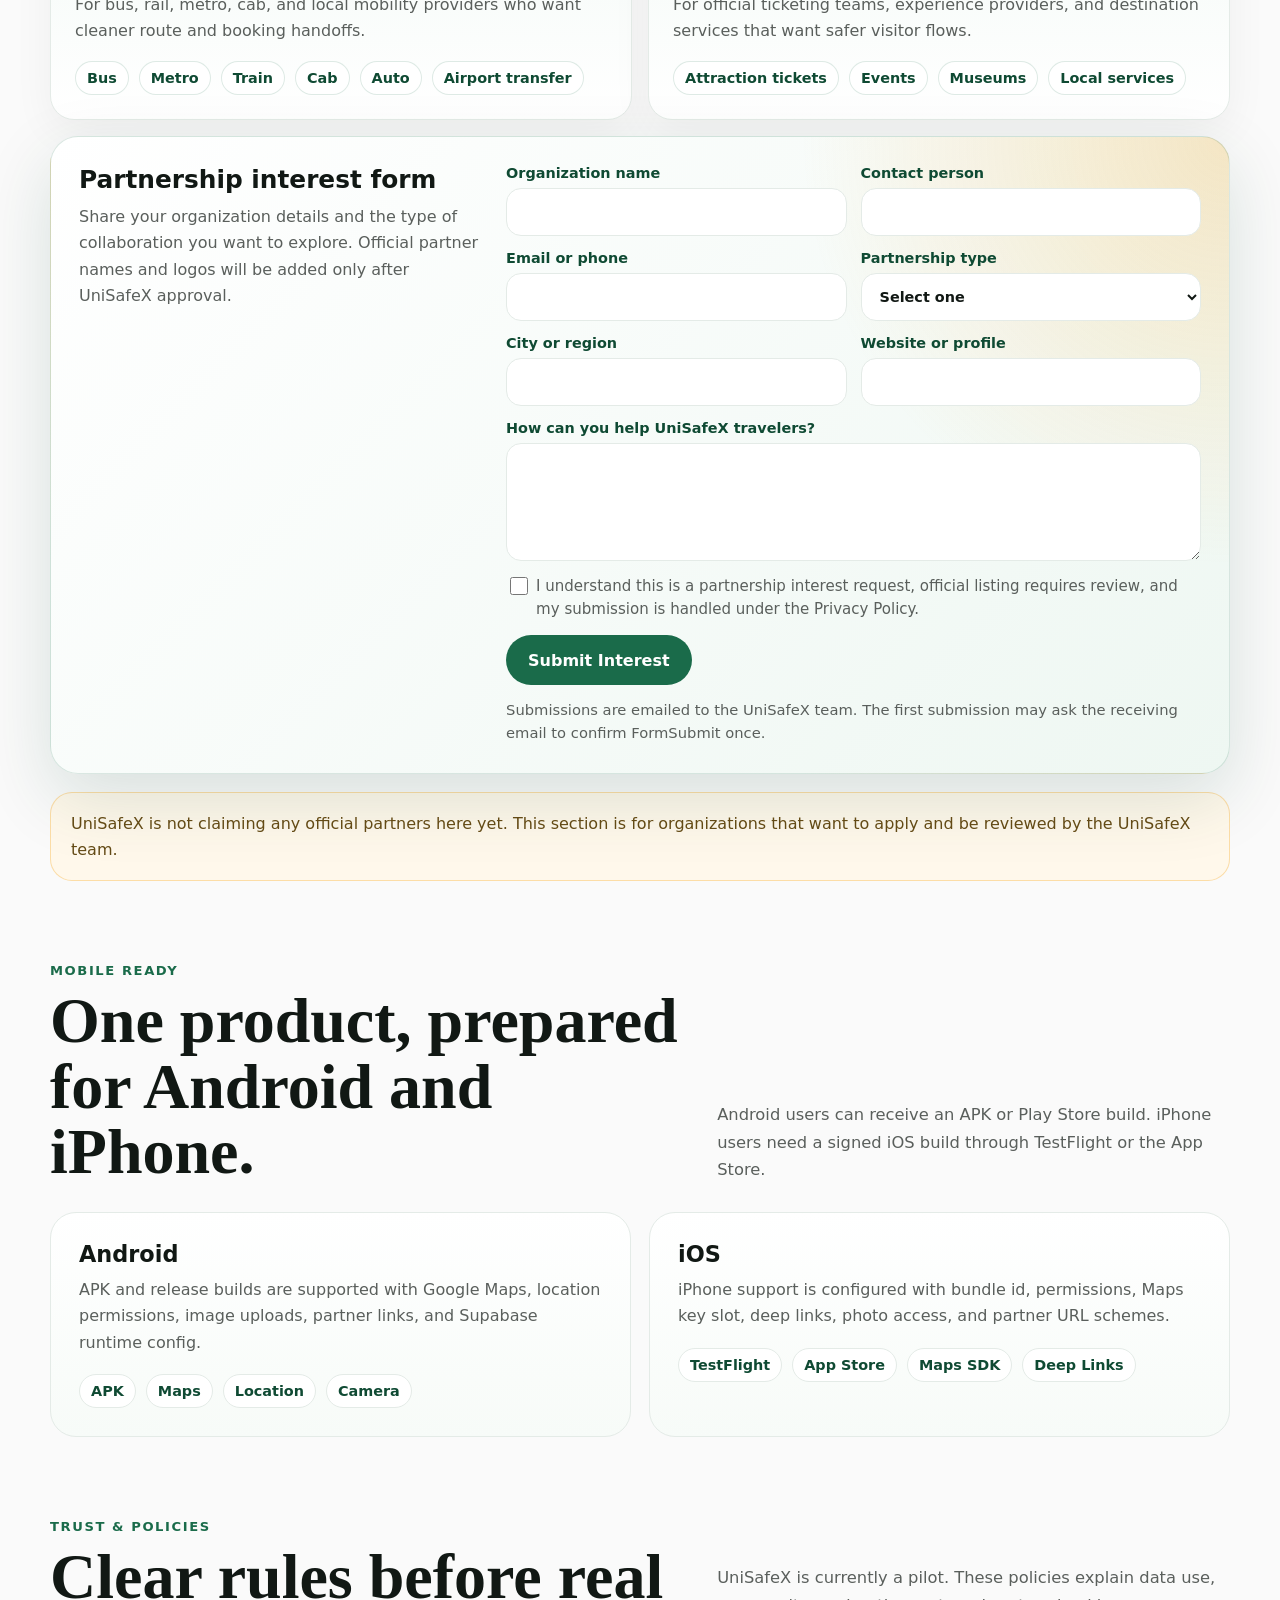
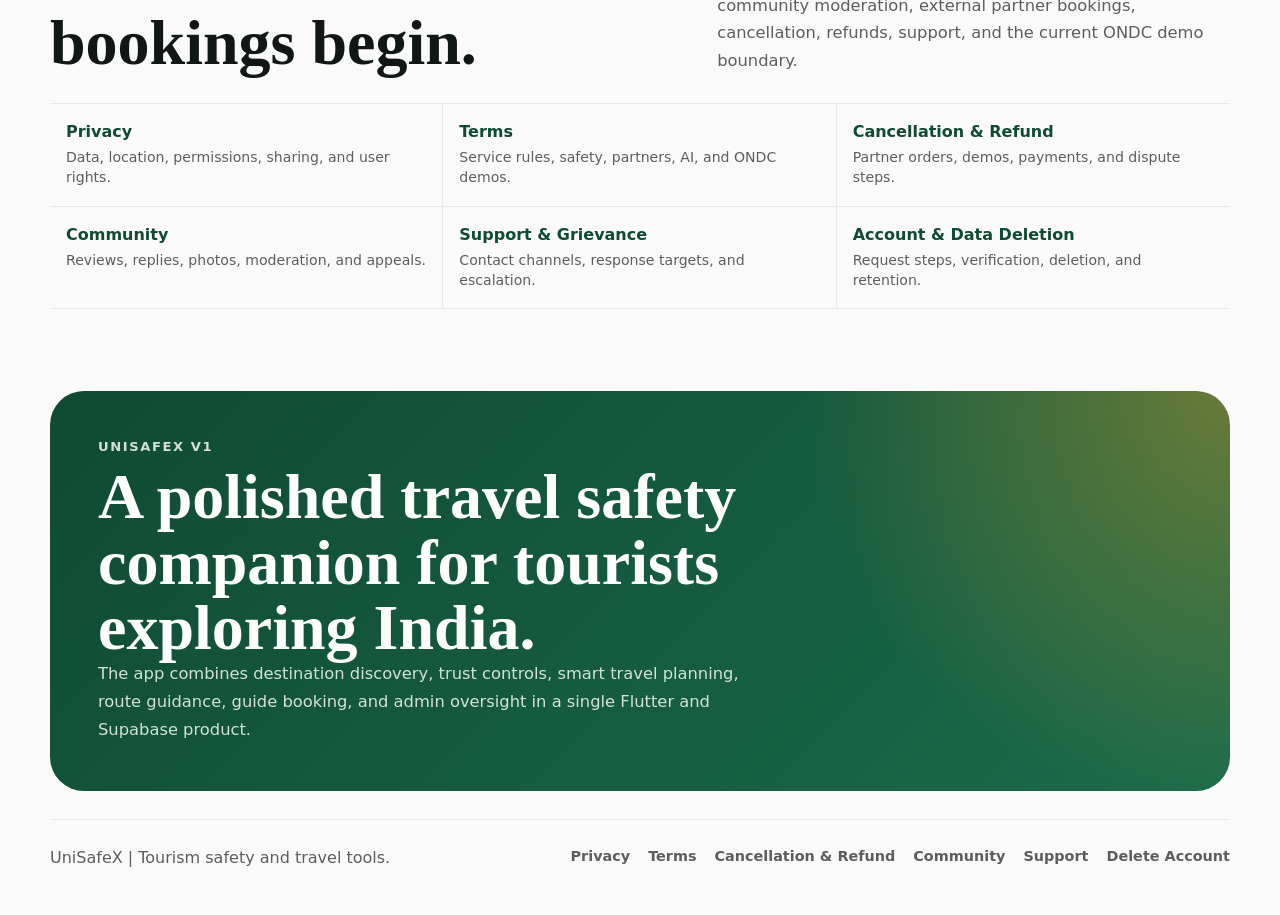
==== commit 1e9ffdad: "Add public legal and policy center" ====
--- a/index.html
+++ b/index.html
@@ -797,6 +797,66 @@
         border-top: 1px solid var(--line);
       }
 
+      .policy-directory {
+        display: grid;
+        grid-template-columns: repeat(3, minmax(0, 1fr));
+        border-top: 1px solid var(--line);
+        border-bottom: 1px solid var(--line);
+      }
+
+      .policy-link {
+        min-width: 0;
+        padding: 18px 16px;
+        border-right: 1px solid var(--line);
+      }
+
+      .policy-link:last-child {
+        border-right: 0;
+      }
+
+      .policy-link:nth-child(3n) {
+        border-right: 0;
+      }
+
+      .policy-link:nth-child(n + 4) {
+        border-top: 1px solid var(--line);
+      }
+
+      .policy-link strong,
+      .policy-link span {
+        display: block;
+      }
+
+      .policy-link strong {
+        color: var(--primary-dark);
+      }
+
+      .policy-link span {
+        margin-top: 6px;
+        color: var(--muted);
+        font-size: 0.88rem;
+        line-height: 1.45;
+      }
+
+      .policy-link:hover {
+        background: var(--soft);
+      }
+
+      .footer-links {
+        display: flex;
+        flex-wrap: wrap;
+        justify-content: flex-end;
+        gap: 12px 18px;
+        font-size: 0.9rem;
+        font-weight: 700;
+      }
+
+      .footer-links a:hover,
+      .check-row a:hover {
+        color: var(--primary);
+        text-decoration: underline;
+      }
+
       @media (max-width: 860px) {
         .nav {
           position: absolute;
@@ -823,8 +883,19 @@
         }
 
         .partner-form-card,
-        .form-grid {
+        .form-grid,
+        .policy-directory {
           grid-template-columns: 1fr;
+        }
+
+        .policy-link {
+          border-right: 0;
+          border-top: 0;
+          border-bottom: 1px solid var(--line);
+        }
+
+        .policy-link:last-child {
+          border-bottom: 0;
         }
 
         .quick-strip {
@@ -843,6 +914,10 @@
 
         footer {
           flex-direction: column;
+        }
+
+        .footer-links {
+          justify-content: flex-start;
         }
       }
 
@@ -887,6 +962,7 @@
           <a href="#experience">Experience</a>
           <a href="#partners">Partners</a>
           <a href="#platforms">Platforms</a>
+          <a href="#trust">Policies</a>
         </nav>
         <a class="nav-cta" href="#partners">Partner With Us</a>
       </header>
@@ -1225,8 +1301,8 @@
                   </label>
                 </div>
                 <label class="check-row">
-                  <input type="checkbox" required />
-                  <span>I understand this is a partnership interest request and official listing requires UniSafeX review and approval.</span>
+                  <input type="checkbox" name="privacy_acknowledged" value="yes" required />
+                  <span>I understand this is a partnership interest request, official listing requires review, and my submission is handled under the <a href="./privacy.html">Privacy Policy</a>.</span>
                 </label>
                 <button class="partner-submit" type="submit">Submit Interest</button>
                 <p class="email-note">Submissions are emailed to the UniSafeX team. The first submission may ask the receiving email to confirm FormSubmit once.</p>
@@ -1271,6 +1347,47 @@
           </div>
         </section>
 
+        <section id="trust">
+          <div class="section-head">
+            <div>
+              <p class="kicker">Trust & Policies</p>
+              <h2>Clear rules before real bookings begin.</h2>
+            </div>
+            <p class="lead">
+              UniSafeX is currently a pilot. These policies explain data use,
+              community moderation, external partner bookings, cancellation,
+              refunds, support, and the current ONDC demo boundary.
+            </p>
+          </div>
+
+          <div class="policy-directory" aria-label="UniSafeX policy pages">
+            <a class="policy-link" href="./privacy.html">
+              <strong>Privacy</strong>
+              <span>Data, location, permissions, sharing, and user rights.</span>
+            </a>
+            <a class="policy-link" href="./terms.html">
+              <strong>Terms</strong>
+              <span>Service rules, safety, partners, AI, and ONDC demos.</span>
+            </a>
+            <a class="policy-link" href="./cancellation-refund.html">
+              <strong>Cancellation & Refund</strong>
+              <span>Partner orders, demos, payments, and dispute steps.</span>
+            </a>
+            <a class="policy-link" href="./community-guidelines.html">
+              <strong>Community</strong>
+              <span>Reviews, replies, photos, moderation, and appeals.</span>
+            </a>
+            <a class="policy-link" href="./support.html">
+              <strong>Support & Grievance</strong>
+              <span>Contact channels, response targets, and escalation.</span>
+            </a>
+            <a class="policy-link" href="./account-deletion.html">
+              <strong>Account & Data Deletion</strong>
+              <span>Request steps, verification, deletion, and retention.</span>
+            </a>
+          </div>
+        </section>
+
         <section class="cta" aria-label="Project summary">
           <p class="kicker">UniSafeX V1</p>
           <h2>A polished travel safety companion for tourists exploring India.</h2>
@@ -1283,8 +1400,15 @@
       </main>
 
       <footer>
-        <span>UniSafeX</span>
-        <span>Tourism safety, maps, reviews, guides, and booking flows.</span>
+        <span>UniSafeX | Tourism safety and travel tools.</span>
+        <nav class="footer-links" aria-label="Legal and support links">
+          <a href="./privacy.html">Privacy</a>
+          <a href="./terms.html">Terms</a>
+          <a href="./cancellation-refund.html">Cancellation & Refund</a>
+          <a href="./community-guidelines.html">Community</a>
+          <a href="./support.html">Support</a>
+          <a href="./account-deletion.html">Delete Account</a>
+        </nav>
       </footer>
     </div>
   </body>
